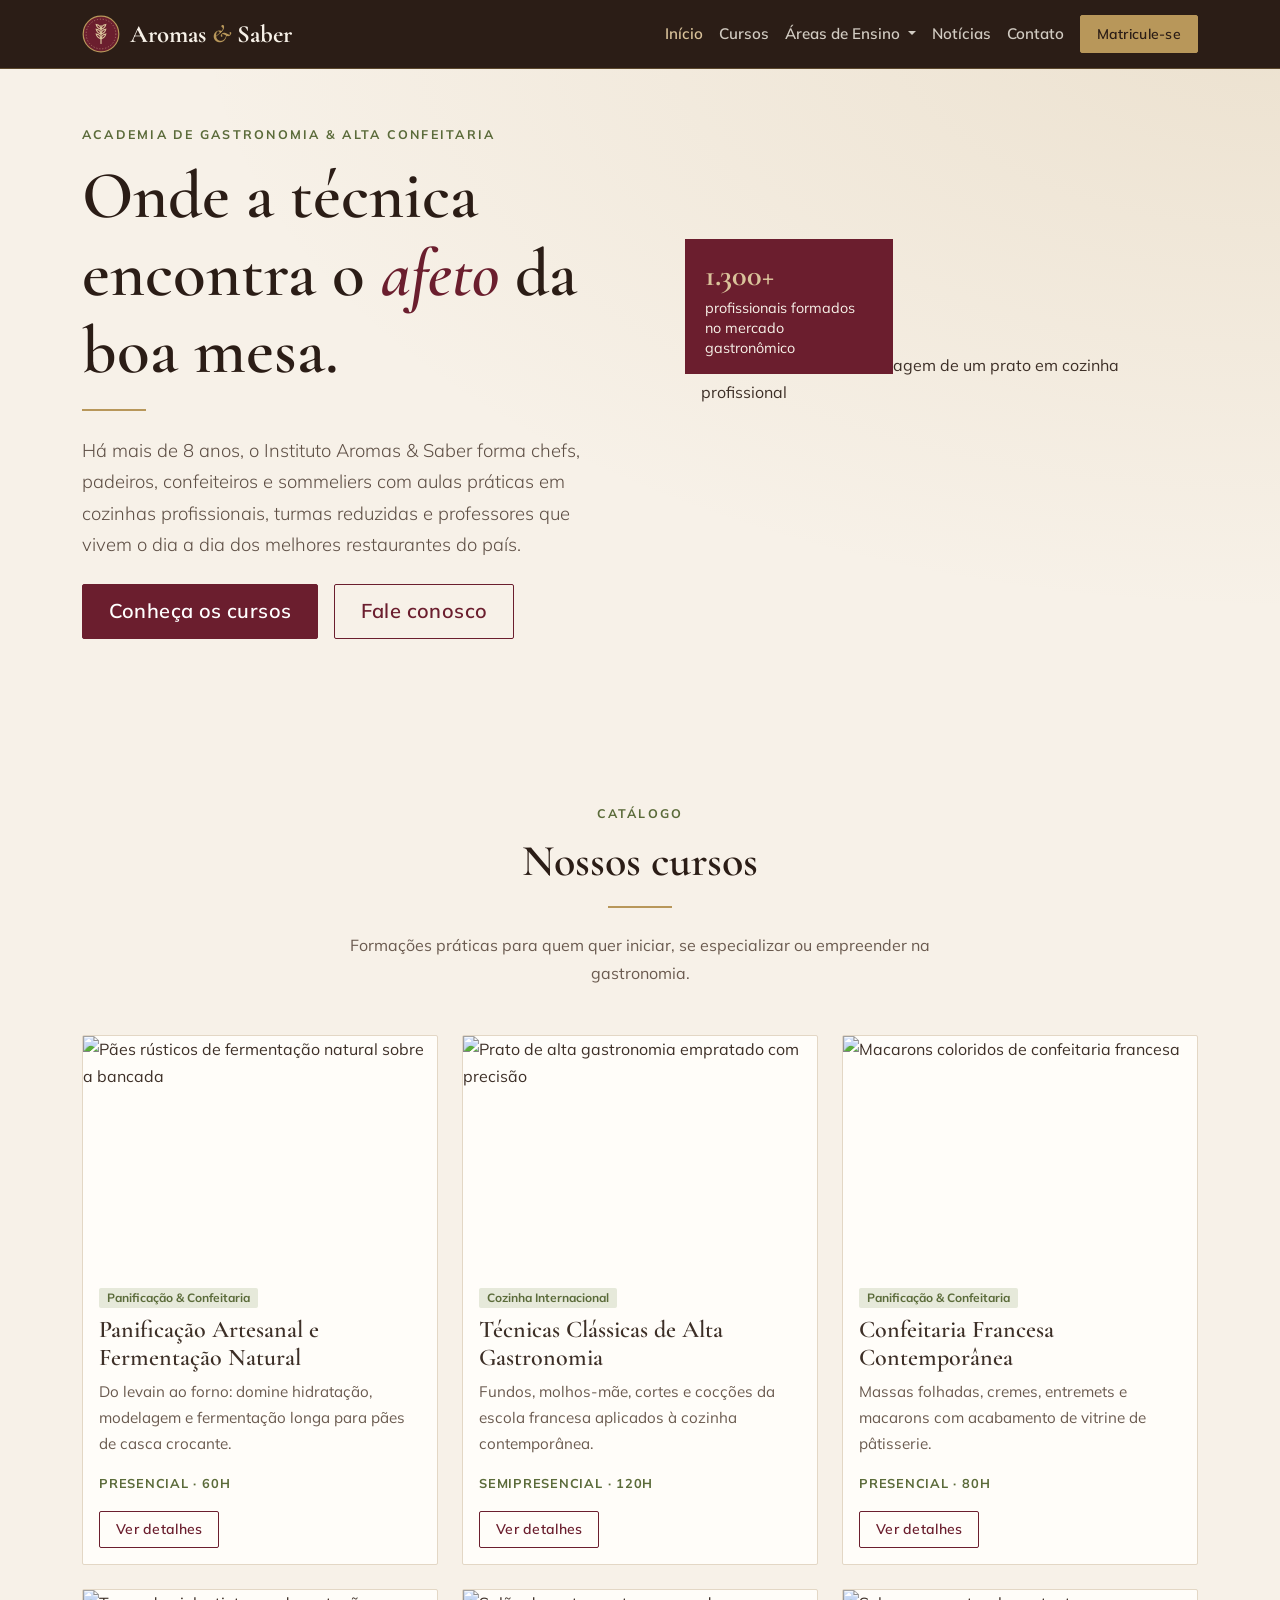
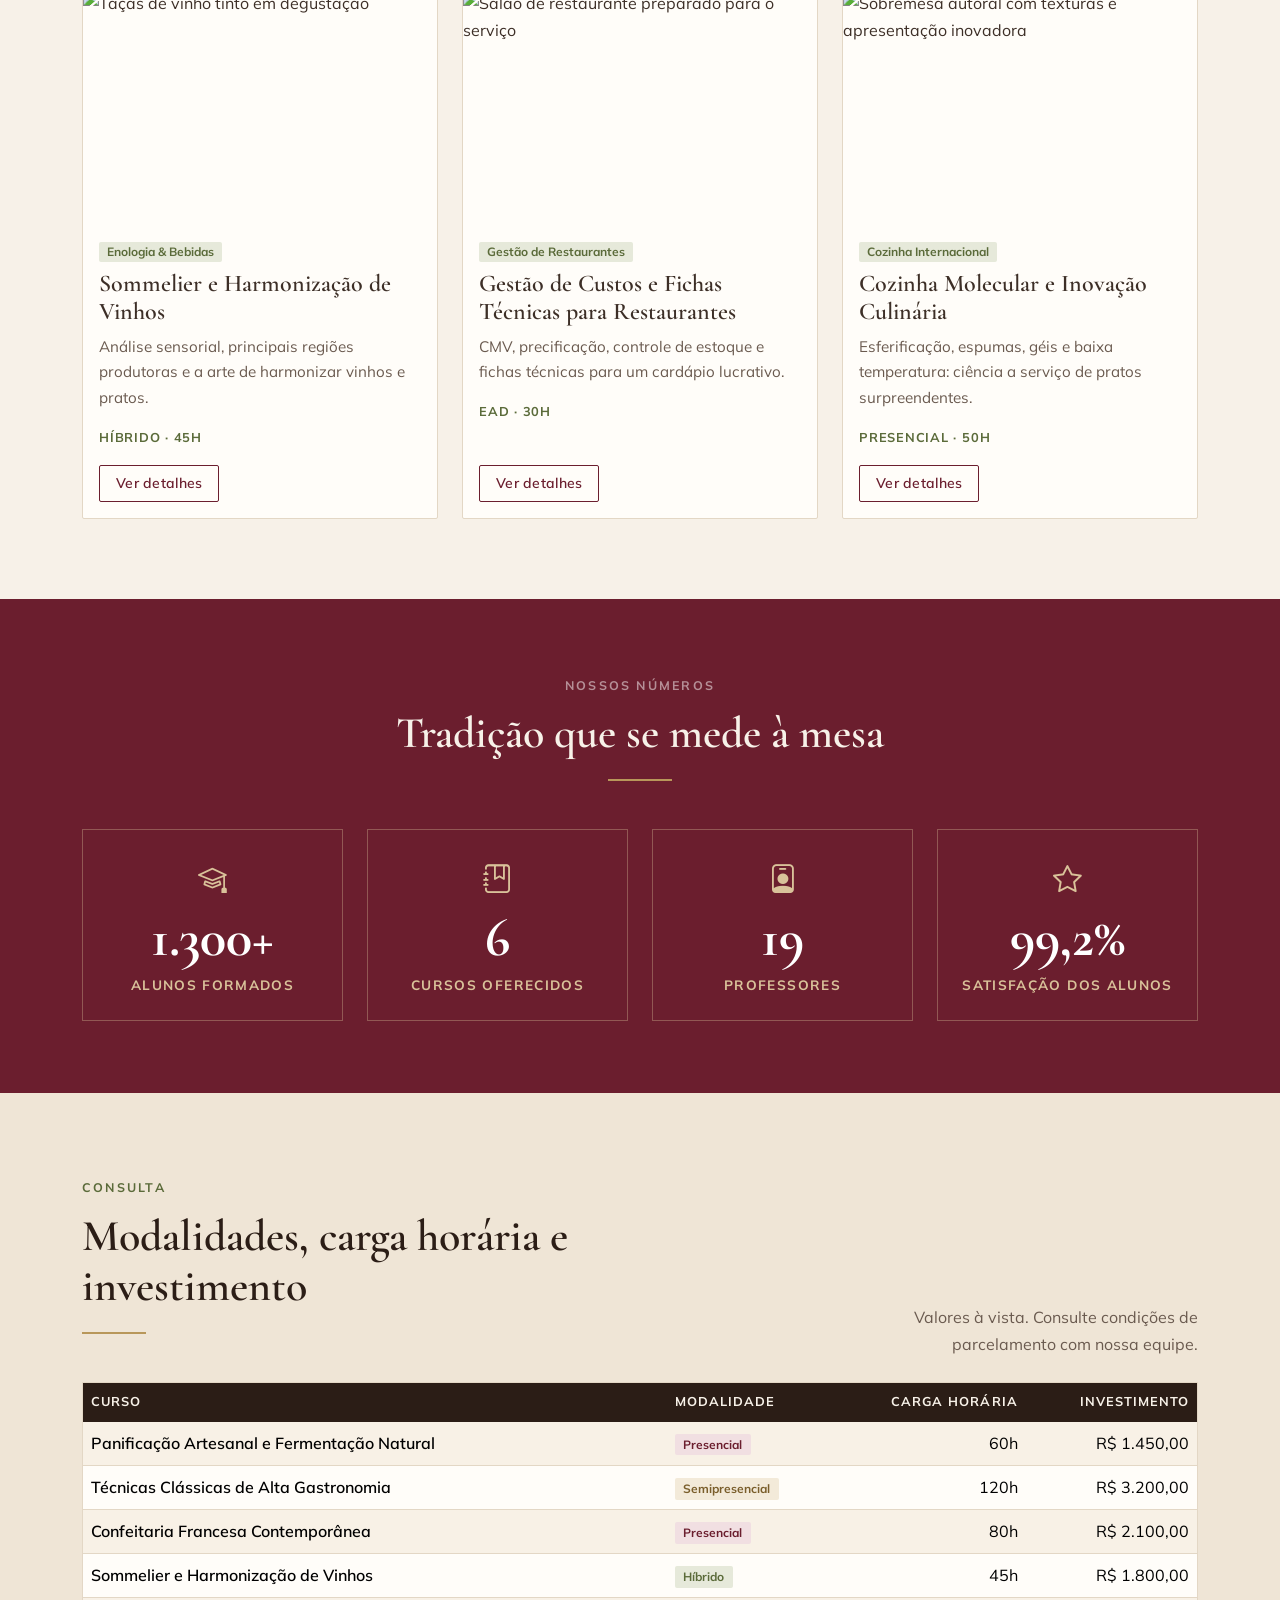
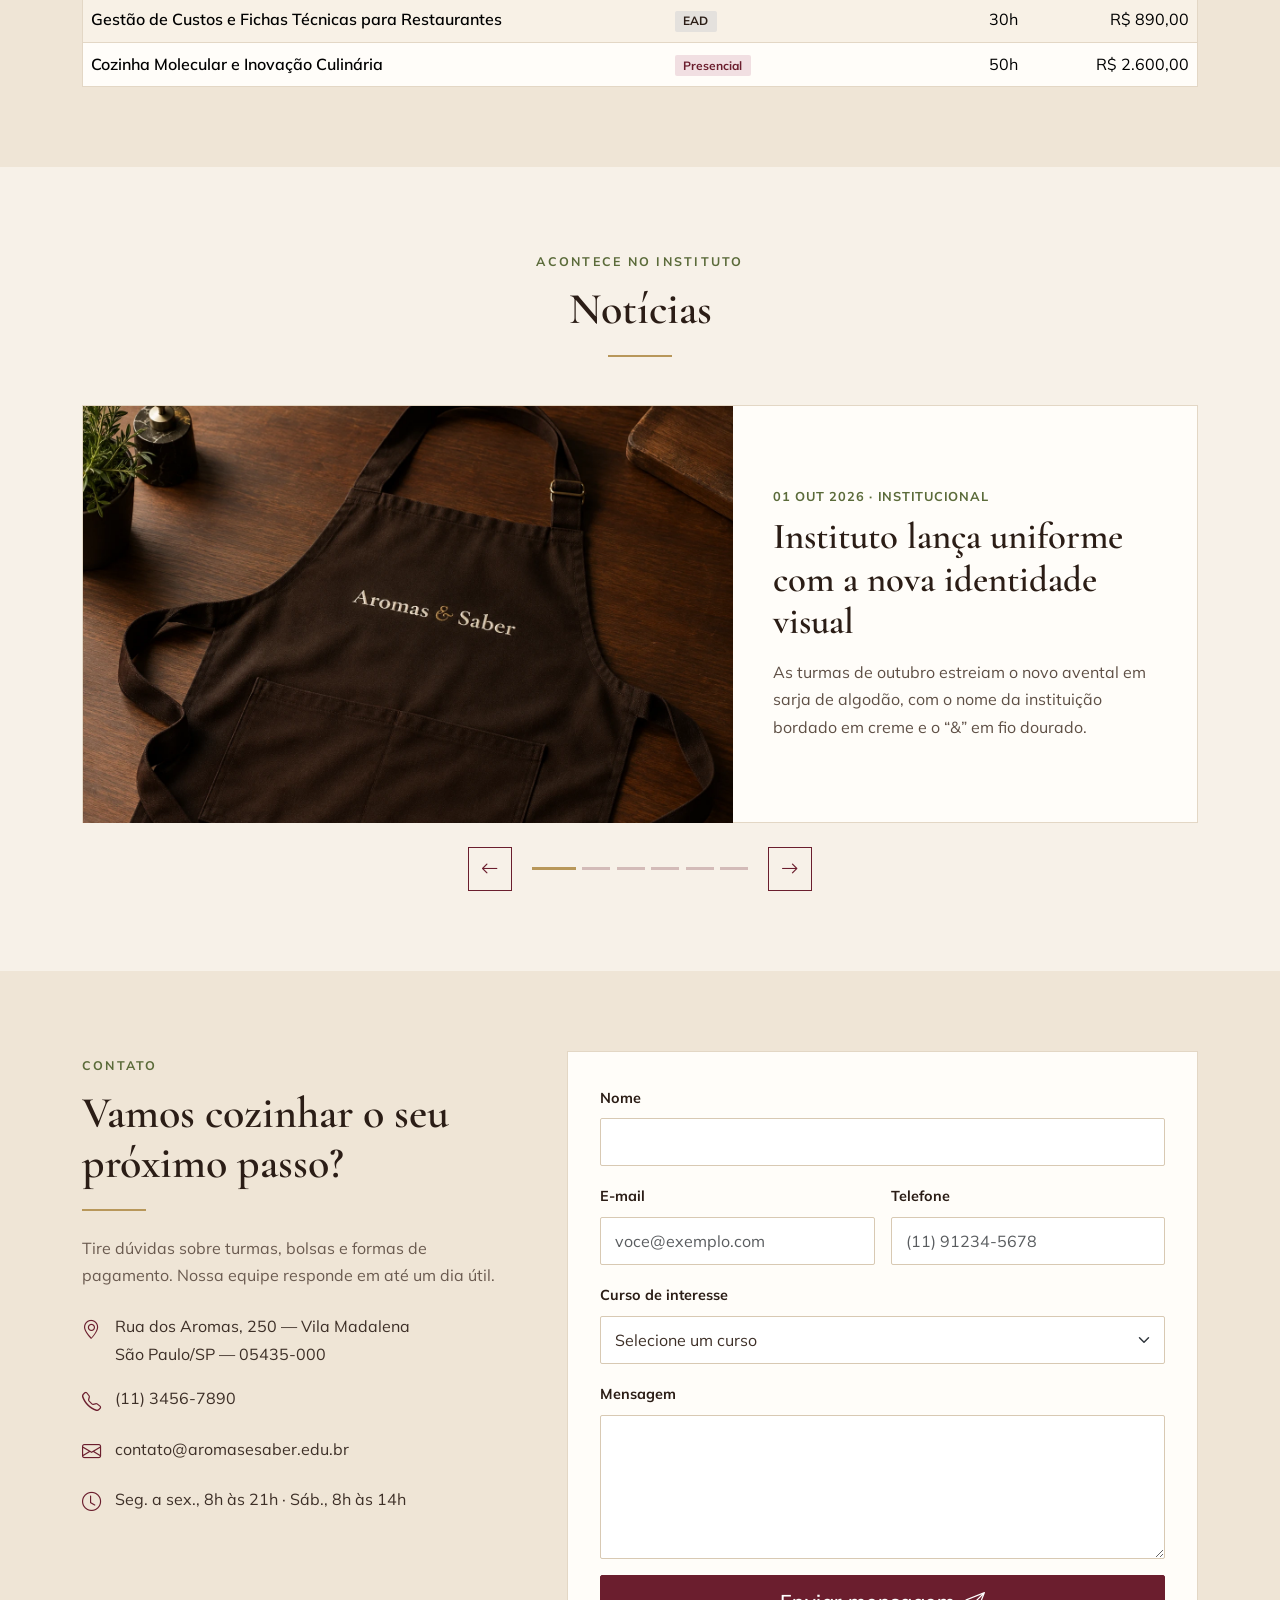
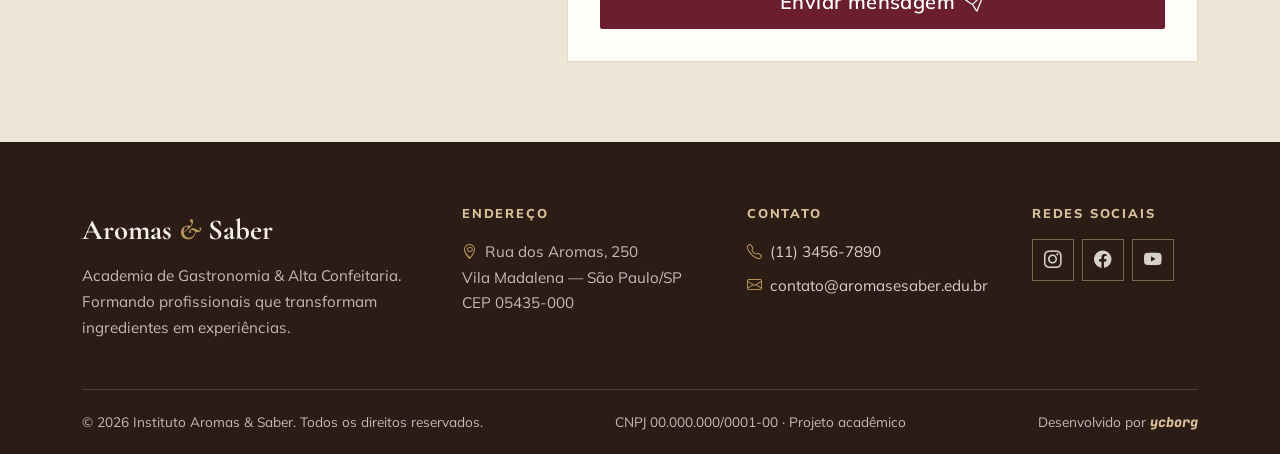
==== index.html @ df107fcb "Portal institucional do Instituto Aromas & Saber Site responsivo em HTML5, CSS3 e Bootstrap 5: navba" ====
<!DOCTYPE html>
<html lang="pt-BR">
<head>
  <meta charset="UTF-8">
  <meta name="viewport" content="width=device-width, initial-scale=1">
  <meta name="description" content="Instituto Aromas & Saber — escola de gastronomia, panificação artesanal, confeitaria, enologia e gestão de negócios gastronômicos.">
  <title>Instituto Aromas &amp; Saber | Academia de Gastronomia</title>

  <link rel="icon" href="img/logo.svg" type="image/svg+xml">

  <!-- Fontes -->
  <link rel="preconnect" href="https://fonts.googleapis.com">
  <link rel="preconnect" href="https://fonts.gstatic.com" crossorigin>
  <link href="https://fonts.googleapis.com/css2?family=Cormorant+Garamond:ital,wght@0,500;0,600;0,700;1,600&family=JetBrains+Mono:ital,wght@1,800&family=Mulish:wght@400;600;700;800&display=swap" rel="stylesheet">

  <!-- Bootstrap 5 e ícones -->
  <link href="https://cdn.jsdelivr.net/npm/bootstrap@5.3.3/dist/css/bootstrap.min.css" rel="stylesheet">
  <link href="https://cdn.jsdelivr.net/npm/bootstrap-icons@1.11.3/font/bootstrap-icons.min.css" rel="stylesheet">

  <!-- Estilos personalizados -->
  <link href="css/style.css?v=5" rel="stylesheet">
</head>
<body>

  <!-- ===================================================================
       RF01 – Barra de navegação
       =================================================================== -->
  <header>
    <nav class="navbar navbar-expand-lg navbar-dark navbar-as fixed-top" aria-label="Navegação principal">
      <div class="container">
        <a class="navbar-brand" href="index.html">
          <img src="img/logo.svg" alt="" class="brand-mark">
          <span>Aromas <span class="amp">&amp;</span> Saber</span>
        </a>

        <button class="navbar-toggler" type="button" data-bs-toggle="collapse" data-bs-target="#menuPrincipal"
                aria-controls="menuPrincipal" aria-expanded="false" aria-label="Abrir menu">
          <span class="navbar-toggler-icon"></span>
        </button>

        <div class="collapse navbar-collapse" id="menuPrincipal">
          <ul class="navbar-nav ms-auto mb-2 mb-lg-0 align-items-lg-center">
            <li class="nav-item">
              <a class="nav-link active" aria-current="page" href="index.html">Início</a>
            </li>
            <li class="nav-item">
              <a class="nav-link" href="#cursos">Cursos</a>
            </li>
            <li class="nav-item dropdown">
              <a class="nav-link dropdown-toggle" href="#" role="button" data-bs-toggle="dropdown" aria-expanded="false">
                Áreas de Ensino
              </a>
              <ul class="dropdown-menu dropdown-menu-lg-end">
                <li><a class="dropdown-item" href="areas.html#cozinha-internacional">Cozinha Internacional</a></li>
                <li><a class="dropdown-item" href="areas.html#panificacao-confeitaria">Panificação &amp; Confeitaria</a></li>
                <li><a class="dropdown-item" href="areas.html#enologia-bebidas">Enologia &amp; Bebidas</a></li>
                <li><a class="dropdown-item" href="areas.html#gestao-restaurantes">Gestão de Restaurantes</a></li>
                <li><hr class="dropdown-divider"></li>
                <li><a class="dropdown-item" href="areas.html">Ver todas as áreas</a></li>
              </ul>
            </li>
            <li class="nav-item">
              <a class="nav-link" href="#noticias">Notícias</a>
            </li>
            <li class="nav-item">
              <a class="nav-link" href="#contato">Contato</a>
            </li>
            <li class="nav-item ms-lg-2 mt-2 mt-lg-0">
              <a class="btn btn-dourado btn-sm" href="#contato">Matricule-se</a>
            </li>
          </ul>
        </div>
      </div>
    </nav>
  </header>

  <main>

    <!-- =================================================================
         RF02 – Seção principal (Hero)
         ================================================================= -->
    <section class="hero" id="inicio">
      <div class="container">
        <div class="row align-items-center gx-4 gx-xl-5 gy-5">
          <div class="col-lg-6">
            <span class="eyebrow">Academia de Gastronomia &amp; Alta Confeitaria</span>
            <h1>Onde a técnica encontra o <em>afeto</em> da boa mesa.</h1>
            <hr class="divider">
            <p class="lead mb-4">
              Há mais de 8 anos, o Instituto Aromas &amp; Saber forma chefs, padeiros, confeiteiros
              e sommeliers com aulas práticas em cozinhas profissionais, turmas reduzidas e
              professores que vivem o dia a dia dos melhores restaurantes do país.
            </p>
            <div class="d-flex flex-wrap gap-3">
              <a href="#cursos" class="btn btn-vinho btn-lg">Conheça os cursos</a>
              <a href="#contato" class="btn btn-outline-vinho btn-lg">Fale conosco</a>
            </div>
          </div>

          <div class="col-lg-6">
            <div class="hero-figure mx-auto" style="max-width: 460px;">
              <img src="https://images.unsplash.com/photo-1577219491135-ce391730fb2c?auto=format&fit=crop&w=900&q=80"
                   alt="Chef finalizando a montagem de um prato em cozinha profissional">
              <div class="hero-badge">
                <strong>1.300+</strong>
                profissionais formados no mercado gastronômico
              </div>
            </div>
          </div>
        </div>
      </div>
    </section>

    <!-- =================================================================
         RF03 – Catálogo de cursos (cards)
         ================================================================= -->
    <section class="section" id="cursos">
      <div class="container">
        <div class="text-center mb-5">
          <span class="eyebrow">Catálogo</span>
          <h2 class="section-title">Nossos cursos</h2>
          <hr class="divider">
          <p class="section-lead mx-auto">
            Formações práticas para quem quer iniciar, se especializar ou empreender na gastronomia.
          </p>
        </div>

        <div class="row row-cols-1 row-cols-md-2 row-cols-lg-3 g-4">

          <!-- Curso 1 -->
          <div class="col">
            <article class="card course-card h-100">
              <img src="https://images.unsplash.com/photo-1509440159596-0249088772ff?auto=format&fit=crop&w=700&q=80"
                   class="card-img-top" alt="Pães rústicos de fermentação natural sobre a bancada" loading="lazy">
              <div class="card-body d-flex flex-column">
                <span class="badge badge-area align-self-start mb-2">Panificação &amp; Confeitaria</span>
                <h3 class="card-title">Panificação Artesanal e Fermentação Natural</h3>
                <p class="card-text">Do levain ao forno: domine hidratação, modelagem e fermentação longa para pães de casca crocante.</p>
                <p class="course-meta mb-3">Presencial · 60h</p>
                <button type="button" class="btn btn-outline-vinho btn-sm mt-auto align-self-start"
                        data-bs-toggle="modal" data-bs-target="#modalPanificacao">Ver detalhes</button>
              </div>
            </article>
          </div>

          <!-- Curso 2 -->
          <div class="col">
            <article class="card course-card h-100">
              <img src="https://images.unsplash.com/photo-1414235077428-338989a2e8c0?auto=format&fit=crop&w=700&q=80"
                   class="card-img-top" alt="Prato de alta gastronomia empratado com precisão" loading="lazy">
              <div class="card-body d-flex flex-column">
                <span class="badge badge-area align-self-start mb-2">Cozinha Internacional</span>
                <h3 class="card-title">Técnicas Clássicas de Alta Gastronomia</h3>
                <p class="card-text">Fundos, molhos-mãe, cortes e cocções da escola francesa aplicados à cozinha contemporânea.</p>
                <p class="course-meta mb-3">Semipresencial · 120h</p>
                <button type="button" class="btn btn-outline-vinho btn-sm mt-auto align-self-start"
                        data-bs-toggle="modal" data-bs-target="#modalAltaGastronomia">Ver detalhes</button>
              </div>
            </article>
          </div>

          <!-- Curso 3 -->
          <div class="col">
            <article class="card course-card h-100">
              <img src="https://images.unsplash.com/photo-1569864358642-9d1684040f43?auto=format&fit=crop&w=700&q=80"
                   class="card-img-top" alt="Macarons coloridos de confeitaria francesa" loading="lazy">
              <div class="card-body d-flex flex-column">
                <span class="badge badge-area align-self-start mb-2">Panificação &amp; Confeitaria</span>
                <h3 class="card-title">Confeitaria Francesa Contemporânea</h3>
                <p class="card-text">Massas folhadas, cremes, entremets e macarons com acabamento de vitrine de pâtisserie.</p>
                <p class="course-meta mb-3">Presencial · 80h</p>
                <button type="button" class="btn btn-outline-vinho btn-sm mt-auto align-self-start"
                        data-bs-toggle="modal" data-bs-target="#modalConfeitaria">Ver detalhes</button>
              </div>
            </article>
          </div>

          <!-- Curso 4 -->
          <div class="col">
            <article class="card course-card h-100">
              <img src="https://images.unsplash.com/photo-1510812431401-41d2bd2722f3?auto=format&fit=crop&w=700&q=80"
                   class="card-img-top" alt="Taças de vinho tinto em degustação" loading="lazy">
              <div class="card-body d-flex flex-column">
                <span class="badge badge-area align-self-start mb-2">Enologia &amp; Bebidas</span>
                <h3 class="card-title">Sommelier e Harmonização de Vinhos</h3>
                <p class="card-text">Análise sensorial, principais regiões produtoras e a arte de harmonizar vinhos e pratos.</p>
                <p class="course-meta mb-3">Híbrido · 45h</p>
                <button type="button" class="btn btn-outline-vinho btn-sm mt-auto align-self-start"
                        data-bs-toggle="modal" data-bs-target="#modalSommelier">Ver detalhes</button>
              </div>
            </article>
          </div>

          <!-- Curso 5 -->
          <div class="col">
            <article class="card course-card h-100">
              <img src="https://images.unsplash.com/photo-1517248135467-4c7edcad34c4?auto=format&fit=crop&w=700&q=80"
                   class="card-img-top" alt="Salão de restaurante preparado para o serviço" loading="lazy">
              <div class="card-body d-flex flex-column">
                <span class="badge badge-area align-self-start mb-2">Gestão de Restaurantes</span>
                <h3 class="card-title">Gestão de Custos e Fichas Técnicas para Restaurantes</h3>
                <p class="card-text">CMV, precificação, controle de estoque e fichas técnicas para um cardápio lucrativo.</p>
                <p class="course-meta mb-3">EAD · 30h</p>
                <button type="button" class="btn btn-outline-vinho btn-sm mt-auto align-self-start"
                        data-bs-toggle="modal" data-bs-target="#modalGestao">Ver detalhes</button>
              </div>
            </article>
          </div>

          <!-- Curso 6 -->
          <div class="col">
            <article class="card course-card h-100">
              <img src="https://images.unsplash.com/photo-1551024601-bec78aea704b?auto=format&fit=crop&w=700&q=80"
                   class="card-img-top" alt="Sobremesa autoral com texturas e apresentação inovadora" loading="lazy">
              <div class="card-body d-flex flex-column">
                <span class="badge badge-area align-self-start mb-2">Cozinha Internacional</span>
                <h3 class="card-title">Cozinha Molecular e Inovação Culinária</h3>
                <p class="card-text">Esferificação, espumas, géis e baixa temperatura: ciência a serviço de pratos surpreendentes.</p>
                <p class="course-meta mb-3">Presencial · 50h</p>
                <button type="button" class="btn btn-outline-vinho btn-sm mt-auto align-self-start"
                        data-bs-toggle="modal" data-bs-target="#modalMolecular">Ver detalhes</button>
              </div>
            </article>
          </div>

        </div>
      </div>
    </section>

    <!-- =================================================================
         RF04 – Indicadores institucionais (Grid System)
         ================================================================= -->
    <section class="indicators" aria-labelledby="titulo-indicadores">
      <div class="container">
        <div class="text-center mb-5">
          <span class="eyebrow text-white-50">Nossos números</span>
          <h2 class="section-title" id="titulo-indicadores">Tradição que se mede à mesa</h2>
          <hr class="divider">
        </div>

        <div class="row g-4">
          <div class="col-6 col-lg-3">
            <div class="indicator">
              <i class="bi bi-mortarboard indicator-icon" aria-hidden="true"></i>
              <p class="indicator-value">1.300+</p>
              <p class="indicator-label mb-0">Alunos formados</p>
            </div>
          </div>
          <div class="col-6 col-lg-3">
            <div class="indicator">
              <i class="bi bi-journal-bookmark indicator-icon" aria-hidden="true"></i>
              <p class="indicator-value">6</p>
              <p class="indicator-label mb-0">Cursos oferecidos</p>
            </div>
          </div>
          <div class="col-6 col-lg-3">
            <div class="indicator">
              <i class="bi bi-person-badge indicator-icon" aria-hidden="true"></i>
              <p class="indicator-value">19</p>
              <p class="indicator-label mb-0">Professores</p>
            </div>
          </div>
          <div class="col-6 col-lg-3">
            <div class="indicator">
              <i class="bi bi-star indicator-icon" aria-hidden="true"></i>
              <p class="indicator-value">99,2%</p>
              <p class="indicator-label mb-0">Satisfação dos alunos</p>
            </div>
          </div>
        </div>
      </div>
    </section>

    <!-- =================================================================
         RF05 – Consulta de cursos (tabela responsiva)
         ================================================================= -->
    <section class="section section-alt" id="consulta">
      <div class="container">
        <div class="row justify-content-between align-items-end mb-4 g-3">
          <div class="col-lg-7">
            <span class="eyebrow">Consulta</span>
            <h2 class="section-title">Modalidades, carga horária e investimento</h2>
            <hr class="divider">
          </div>
          <div class="col-lg-4">
            <p class="mb-0 text-lg-end section-lead">Valores à vista. Consulte condições de parcelamento com nossa equipe.</p>
          </div>
        </div>

        <!-- .table-responsive cria rolagem horizontal em telas pequenas -->
        <div class="table-responsive table-wrapper">
          <table class="table table-as table-striped table-hover align-middle">
            <caption class="visually-hidden">Tabela de cursos com modalidade, carga horária e investimento</caption>
            <thead>
              <tr>
                <th scope="col">Curso</th>
                <th scope="col">Modalidade</th>
                <th scope="col" class="text-end">Carga horária</th>
                <th scope="col" class="text-end">Investimento</th>
              </tr>
            </thead>
            <tbody>
              <tr>
                <td>Panificação Artesanal e Fermentação Natural</td>
                <td><span class="badge badge-modalidade badge-presencial">Presencial</span></td>
                <td class="text-end">60h</td>
                <td class="text-end">R$ 1.450,00</td>
              </tr>
              <tr>
                <td>Técnicas Clássicas de Alta Gastronomia</td>
                <td><span class="badge badge-modalidade badge-semipresencial">Semipresencial</span></td>
                <td class="text-end">120h</td>
                <td class="text-end">R$ 3.200,00</td>
              </tr>
              <tr>
                <td>Confeitaria Francesa Contemporânea</td>
                <td><span class="badge badge-modalidade badge-presencial">Presencial</span></td>
                <td class="text-end">80h</td>
                <td class="text-end">R$ 2.100,00</td>
              </tr>
              <tr>
                <td>Sommelier e Harmonização de Vinhos</td>
                <td><span class="badge badge-modalidade badge-hibrido">Híbrido</span></td>
                <td class="text-end">45h</td>
                <td class="text-end">R$ 1.800,00</td>
              </tr>
              <tr>
                <td>Gestão de Custos e Fichas Técnicas para Restaurantes</td>
                <td><span class="badge badge-modalidade badge-ead">EAD</span></td>
                <td class="text-end">30h</td>
                <td class="text-end">R$ 890,00</td>
              </tr>
              <tr>
                <td>Cozinha Molecular e Inovação Culinária</td>
                <td><span class="badge badge-modalidade badge-presencial">Presencial</span></td>
                <td class="text-end">50h</td>
                <td class="text-end">R$ 2.600,00</td>
              </tr>
            </tbody>
          </table>
        </div>
      </div>
    </section>

    <!-- =================================================================
         Notícias (destino do link "Notícias" da navbar)
         ================================================================= -->
    <section class="section" id="noticias">
      <div class="container">
        <div class="text-center mb-5">
          <span class="eyebrow">Acontece no Instituto</span>
          <h2 class="section-title">Notícias</h2>
          <hr class="divider">
        </div>

        <!-- Carrossel do Bootstrap: troca automática, setas e indicadores -->
        <div id="carouselNoticias" class="carousel slide news-carousel" data-bs-ride="carousel" data-bs-interval="7000">
          <div class="carousel-inner">
            <!-- Notícia 1 -->
            <div class="carousel-item active">
              <article class="news-slide row g-0">
                <div class="col-lg-7 news-media">
                  <img src="img/noticia-avental.webp" class="news-img" alt="Avental marrom com o nome Aromas &amp; Saber bordado em creme e dourado">
                </div>
                <div class="col-lg-5 news-body">
                  <p class="course-meta mb-2"><time datetime="2026-10-01">01 out 2026</time> · Institucional</p>
                  <h3 class="news-title">Instituto lança uniforme com a nova identidade visual</h3>
                  <p class="mb-0">As turmas de outubro estreiam o novo avental em sarja de algodão, com o nome da instituição bordado em creme e o “&amp;” em fio dourado.</p>
                </div>
              </article>
            </div>
            <!-- Notícia 2 -->
            <div class="carousel-item">
              <article class="news-slide row g-0">
                <div class="col-lg-7 news-media">
                  <img src="https://images.unsplash.com/photo-1586985289688-ca3cf47d3e6e?auto=format&fit=crop&w=1000&q=80" class="news-img" alt="Confeiteira decorando um bolo em degradê de chocolate com saco de confeitar" loading="lazy">
                </div>
                <div class="col-lg-5 news-body">
                  <p class="course-meta mb-2"><time datetime="2026-09-22">22 set 2026</time> · Conquista</p>
                  <h3 class="news-title">Alunas de confeitaria vencem concurso regional de bolos</h3>
                  <p class="mb-0">A dupla do curso de Confeitaria Francesa Contemporânea levou o primeiro lugar com um bolo em degradê de três chocolates.</p>
                </div>
              </article>
            </div>
            <!-- Notícia 3 -->
            <div class="carousel-item">
              <article class="news-slide row g-0">
                <div class="col-lg-7 news-media">
                  <img src="https://images.unsplash.com/photo-1555507036-ab1f4038808a?auto=format&fit=crop&w=1000&q=80" class="news-img" alt="Croissants dourados recém-saídos do forno" loading="lazy">
                </div>
                <div class="col-lg-5 news-body">
                  <p class="course-meta mb-2"><time datetime="2026-09-15">15 set 2026</time> · Evento</p>
                  <h3 class="news-title">Semana da Viennoiserie reúne chefs convidados</h3>
                  <p class="mb-0">Aulas abertas de croissant, brioche e pain au chocolat com confeiteiros de Paris e São Paulo, com vagas gratuitas para a comunidade.</p>
                </div>
              </article>
            </div>
            <!-- Notícia 4 -->
            <div class="carousel-item">
              <article class="news-slide row g-0">
                <div class="col-lg-7 news-media">
                  <img src="https://images.unsplash.com/photo-1556910103-1c02745aae4d?auto=format&fit=crop&w=1000&q=80" class="news-img" alt="Estudantes cozinhando em bancada profissional" loading="lazy">
                </div>
                <div class="col-lg-5 news-body">
                  <p class="course-meta mb-2"><time datetime="2026-08-28">28 ago 2026</time> · Infraestrutura</p>
                  <h3 class="news-title">Nova cozinha-laboratório é inaugurada</h3>
                  <p class="mb-0">Espaço com 24 estações individuais, forno combinado e equipamentos de cocção a vácuo, usado pelas turmas de Alta Gastronomia e Cozinha Molecular.</p>
                </div>
              </article>
            </div>
            <!-- Notícia 5 -->
            <div class="carousel-item">
              <article class="news-slide row g-0">
                <div class="col-lg-7 news-media">
                  <img src="https://images.unsplash.com/photo-1528605248644-14dd04022da1?auto=format&fit=crop&w=1000&q=80" class="news-img" alt="Convidados reunidos em uma longa mesa de jantar" loading="lazy">
                </div>
                <div class="col-lg-5 news-body">
                  <p class="course-meta mb-2"><time datetime="2026-08-18">18 ago 2026</time> · Comunidade</p>
                  <h3 class="news-title">Jantar-escola beneficente reúne 120 convidados</h3>
                  <p class="mb-0">Menu de cinco tempos preparado e servido pelos alunos, com toda a renda revertida para bolsas de estudo do próximo semestre.</p>
                </div>
              </article>
            </div>
            <!-- Notícia 6 -->
            <div class="carousel-item">
              <article class="news-slide row g-0">
                <div class="col-lg-7 news-media">
                  <img src="https://images.unsplash.com/photo-1506377247377-2a5b3b417ebb?auto=format&fit=crop&w=1000&q=80" class="news-img" alt="Taça de vinho tinto diante de um vinhedo" loading="lazy">
                </div>
                <div class="col-lg-5 news-body">
                  <p class="course-meta mb-2"><time datetime="2026-08-10">10 ago 2026</time> · Viagem técnica</p>
                  <h3 class="news-title">Alunos de enologia visitam a Serra Gaúcha</h3>
                  <p class="mb-0">Viagem técnica com degustações guiadas em vinícolas do Vale dos Vinhedos e conversa com enólogos sobre a safra 2026.</p>
                </div>
              </article>
            </div>
          </div>

          <!-- Controles abaixo do slide para não cobrir o texto -->
          <div class="news-controls">
            <button class="news-arrow" type="button" data-bs-target="#carouselNoticias" data-bs-slide="prev">
              <i class="bi bi-arrow-left" aria-hidden="true"></i>
              <span class="visually-hidden">Notícia anterior</span>
            </button>
            <div class="carousel-indicators news-indicators">
              <button type="button" data-bs-target="#carouselNoticias" data-bs-slide-to="0" class="active" aria-current="true" aria-label="Notícia 1"></button>
              <button type="button" data-bs-target="#carouselNoticias" data-bs-slide-to="1" aria-label="Notícia 2"></button>
              <button type="button" data-bs-target="#carouselNoticias" data-bs-slide-to="2" aria-label="Notícia 3"></button>
              <button type="button" data-bs-target="#carouselNoticias" data-bs-slide-to="3" aria-label="Notícia 4"></button>
              <button type="button" data-bs-target="#carouselNoticias" data-bs-slide-to="4" aria-label="Notícia 5"></button>
              <button type="button" data-bs-target="#carouselNoticias" data-bs-slide-to="5" aria-label="Notícia 6"></button>
            </div>
            <button class="news-arrow" type="button" data-bs-target="#carouselNoticias" data-bs-slide="next">
              <i class="bi bi-arrow-right" aria-hidden="true"></i>
              <span class="visually-hidden">Próxima notícia</span>
            </button>
          </div>
        </div>
      </div>
    </section>

    <!-- =================================================================
         RF06 – Formulário de contato
         ================================================================= -->
    <section class="section section-alt" id="contato">
      <div class="container">
        <div class="row gx-4 gx-xl-5 gy-5">
          <div class="col-lg-5">
            <span class="eyebrow">Contato</span>
            <h2 class="section-title">Vamos cozinhar o seu próximo passo?</h2>
            <hr class="divider">
            <p class="section-lead mb-4">
              Tire dúvidas sobre turmas, bolsas e formas de pagamento. Nossa equipe responde em até um dia útil.
            </p>
            <ul class="list-unstyled contact-info">
              <li><i class="bi bi-geo-alt" aria-hidden="true"></i><span>Rua dos Aromas, 250 — Vila Madalena<br>São Paulo/SP — 05435-000</span></li>
              <li><i class="bi bi-telephone" aria-hidden="true"></i><span>(11) 3456-7890</span></li>
              <li><i class="bi bi-envelope" aria-hidden="true"></i><span>contato@aromasesaber.edu.br</span></li>
              <li><i class="bi bi-clock" aria-hidden="true"></i><span>Seg. a sex., 8h às 21h · Sáb., 8h às 14h</span></li>
            </ul>
          </div>

          <div class="col-lg-7">
            <!-- Sem back-end: o envio usa apenas a validação nativa do HTML5 -->
            <form class="form-card" action="#" method="post">
              <div class="row g-3">
                <div class="col-12">
                  <label for="nome" class="form-label">Nome</label>
                  <input type="text" class="form-control" id="nome" name="nome" autocomplete="name" required>
                </div>
                <div class="col-md-6">
                  <label for="email" class="form-label">E-mail</label>
                  <input type="email" class="form-control" id="email" name="email" autocomplete="email"
                         placeholder="voce@exemplo.com" required>
                </div>
                <div class="col-md-6">
                  <label for="telefone" class="form-label">Telefone</label>
                  <input type="tel" class="form-control" id="telefone" name="telefone" autocomplete="tel"
                         placeholder="(11) 91234-5678" pattern="[0-9()\s+\-]{8,20}">
                </div>
                <div class="col-12">
                  <label for="curso" class="form-label">Curso de interesse</label>
                  <select class="form-select" id="curso" name="curso" required>
                    <option value="" selected disabled>Selecione um curso</option>
                    <option>Panificação Artesanal e Fermentação Natural</option>
                    <option>Técnicas Clássicas de Alta Gastronomia</option>
                    <option>Confeitaria Francesa Contemporânea</option>
                    <option>Sommelier e Harmonização de Vinhos</option>
                    <option>Gestão de Custos e Fichas Técnicas para Restaurantes</option>
                    <option>Cozinha Molecular e Inovação Culinária</option>
                    <option>Ainda não decidi</option>
                  </select>
                </div>
                <div class="col-12">
                  <label for="mensagem" class="form-label">Mensagem</label>
                  <textarea class="form-control" id="mensagem" name="mensagem" rows="5" required></textarea>
                </div>
                <div class="col-12">
                  <button type="submit" class="btn btn-vinho btn-lg w-100">
                    Enviar mensagem <i class="bi bi-send ms-1" aria-hidden="true"></i>
                  </button>
                </div>
              </div>
            </form>
          </div>
        </div>
      </div>
    </section>

  </main>

  <!-- ===================================================================
       RF07 – Modais de detalhes dos cursos
       =================================================================== -->

  <!-- Modal: Panificação -->
  <div class="modal fade" id="modalPanificacao" tabindex="-1" aria-labelledby="modalPanificacaoLabel" aria-hidden="true">
    <div class="modal-dialog modal-lg modal-dialog-centered modal-dialog-scrollable">
      <div class="modal-content">
        <div class="modal-header">
          <h2 class="modal-title" id="modalPanificacaoLabel">Panificação Artesanal e Fermentação Natural</h2>
          <button type="button" class="btn-close" data-bs-dismiss="modal" aria-label="Fechar"></button>
        </div>
        <div class="modal-body p-4">
          <dl class="row modal-facts mx-0 mb-4">
            <div class="col-sm-4"><dt>Carga horária</dt><dd>60 horas</dd></div>
            <div class="col-sm-4"><dt>Modalidade</dt><dd>Presencial</dd></div>
            <div class="col-sm-4"><dt>Investimento</dt><dd>R$ 1.450,00</dd></div>
          </dl>
          <h3>Descrição</h3>
          <p>Curso prático dedicado à panificação de longa fermentação. Os alunos cultivam o próprio fermento natural (levain) e produzem pães rústicos, integrais, focaccias e ciabattas em fornos de lastro.</p>
          <h3>Objetivos</h3>
          <ul>
            <li>Criar e manter um fermento natural estável;</li>
            <li>Controlar hidratação, temperatura e tempo de fermentação;</li>
            <li>Dominar técnicas de modelagem, pestana e assamento.</li>
          </ul>
          <h3>Público-alvo</h3>
          <p class="mb-0">Iniciantes apaixonados por pães, padeiros que desejam migrar para o artesanal e empreendedores de micropadarias.</p>
        </div>
        <div class="modal-footer">
          <button type="button" class="btn btn-outline-vinho" data-bs-dismiss="modal">Fechar</button>
        </div>
      </div>
    </div>
  </div>

  <!-- Modal: Alta Gastronomia -->
  <div class="modal fade" id="modalAltaGastronomia" tabindex="-1" aria-labelledby="modalAltaGastronomiaLabel" aria-hidden="true">
    <div class="modal-dialog modal-lg modal-dialog-centered modal-dialog-scrollable">
      <div class="modal-content">
        <div class="modal-header">
          <h2 class="modal-title" id="modalAltaGastronomiaLabel">Técnicas Clássicas de Alta Gastronomia</h2>
          <button type="button" class="btn-close" data-bs-dismiss="modal" aria-label="Fechar"></button>
        </div>
        <div class="modal-body p-4">
          <dl class="row modal-facts mx-0 mb-4">
            <div class="col-sm-4"><dt>Carga horária</dt><dd>120 horas</dd></div>
            <div class="col-sm-4"><dt>Modalidade</dt><dd>Semipresencial</dd></div>
            <div class="col-sm-4"><dt>Investimento</dt><dd>R$ 3.200,00</dd></div>
          </dl>
          <h3>Descrição</h3>
          <p>Formação completa nos fundamentos da cozinha clássica francesa: brigada de cozinha, mise en place, fundos, molhos-mãe, cortes de legumes, cocções e empratamento. A teoria é estudada on-line e a prática acontece em aulas presenciais semanais.</p>
          <h3>Objetivos</h3>
          <ul>
            <li>Executar os cinco molhos-mãe e seus derivados;</li>
            <li>Aplicar corretamente os métodos de cocção seca, úmida e mista;</li>
            <li>Planejar e servir um menu degustação de três tempos.</li>
          </ul>
          <h3>Público-alvo</h3>
          <p class="mb-0">Cozinheiros profissionais, estudantes de gastronomia e entusiastas que buscam base técnica sólida.</p>
        </div>
        <div class="modal-footer">
          <button type="button" class="btn btn-outline-vinho" data-bs-dismiss="modal">Fechar</button>
        </div>
      </div>
    </div>
  </div>

  <!-- Modal: Confeitaria -->
  <div class="modal fade" id="modalConfeitaria" tabindex="-1" aria-labelledby="modalConfeitariaLabel" aria-hidden="true">
    <div class="modal-dialog modal-lg modal-dialog-centered modal-dialog-scrollable">
      <div class="modal-content">
        <div class="modal-header">
          <h2 class="modal-title" id="modalConfeitariaLabel">Confeitaria Francesa Contemporânea</h2>
          <button type="button" class="btn-close" data-bs-dismiss="modal" aria-label="Fechar"></button>
        </div>
        <div class="modal-body p-4">
          <dl class="row modal-facts mx-0 mb-4">
            <div class="col-sm-4"><dt>Carga horária</dt><dd>80 horas</dd></div>
            <div class="col-sm-4"><dt>Modalidade</dt><dd>Presencial</dd></div>
            <div class="col-sm-4"><dt>Investimento</dt><dd>R$ 2.100,00</dd></div>
          </dl>
          <h3>Descrição</h3>
          <p>Da massa folhada ao entremet espelhado, o curso percorre os clássicos da pâtisserie francesa com releituras contemporâneas, técnicas de temperagem de chocolate e montagem de sobremesas empratadas.</p>
          <h3>Objetivos</h3>
          <ul>
            <li>Produzir massas base: folhada, choux, sablée e génoise;</li>
            <li>Preparar cremes, mousses, glaçagens e macarons;</li>
            <li>Montar entremets com acabamento profissional.</li>
          </ul>
          <h3>Público-alvo</h3>
          <p class="mb-0">Confeiteiros iniciantes e intermediários, profissionais de cafeterias e quem deseja empreender com doces finos.</p>
        </div>
        <div class="modal-footer">
          <button type="button" class="btn btn-outline-vinho" data-bs-dismiss="modal">Fechar</button>
        </div>
      </div>
    </div>
  </div>

  <!-- Modal: Sommelier -->
  <div class="modal fade" id="modalSommelier" tabindex="-1" aria-labelledby="modalSommelierLabel" aria-hidden="true">
    <div class="modal-dialog modal-lg modal-dialog-centered modal-dialog-scrollable">
      <div class="modal-content">
        <div class="modal-header">
          <h2 class="modal-title" id="modalSommelierLabel">Sommelier e Harmonização de Vinhos</h2>
          <button type="button" class="btn-close" data-bs-dismiss="modal" aria-label="Fechar"></button>
        </div>
        <div class="modal-body p-4">
          <dl class="row modal-facts mx-0 mb-4">
            <div class="col-sm-4"><dt>Carga horária</dt><dd>45 horas</dd></div>
            <div class="col-sm-4"><dt>Modalidade</dt><dd>Híbrido</dd></div>
            <div class="col-sm-4"><dt>Investimento</dt><dd>R$ 1.800,00</dd></div>
          </dl>
          <h3>Descrição</h3>
          <p>Introdução ao universo do vinho: viticultura, vinificação, principais castas e regiões do Velho e do Novo Mundo. Degustações presenciais guiadas complementam as aulas on-line ao vivo.</p>
          <h3>Objetivos</h3>
          <ul>
            <li>Conduzir uma análise sensorial visual, olfativa e gustativa;</li>
            <li>Reconhecer estilos e castas das principais regiões;</li>
            <li>Propor harmonizações entre vinhos e pratos.</li>
          </ul>
          <h3>Público-alvo</h3>
          <p class="mb-0">Profissionais de salão, garçons, donos de restaurantes e apreciadores que querem aprofundar o conhecimento.</p>
        </div>
        <div class="modal-footer">
          <button type="button" class="btn btn-outline-vinho" data-bs-dismiss="modal">Fechar</button>
        </div>
      </div>
    </div>
  </div>

  <!-- Modal: Gestão -->
  <div class="modal fade" id="modalGestao" tabindex="-1" aria-labelledby="modalGestaoLabel" aria-hidden="true">
    <div class="modal-dialog modal-lg modal-dialog-centered modal-dialog-scrollable">
      <div class="modal-content">
        <div class="modal-header">
          <h2 class="modal-title" id="modalGestaoLabel">Gestão de Custos e Fichas Técnicas para Restaurantes</h2>
          <button type="button" class="btn-close" data-bs-dismiss="modal" aria-label="Fechar"></button>
        </div>
        <div class="modal-body p-4">
          <dl class="row modal-facts mx-0 mb-4">
            <div class="col-sm-4"><dt>Carga horária</dt><dd>30 horas</dd></div>
            <div class="col-sm-4"><dt>Modalidade</dt><dd>EAD</dd></div>
            <div class="col-sm-4"><dt>Investimento</dt><dd>R$ 890,00</dd></div>
          </dl>
          <h3>Descrição</h3>
          <p>Curso 100% on-line focado na saúde financeira de negócios de alimentação. Aborda formação de preço, custo de mercadoria vendida (CMV), controle de desperdício e elaboração de fichas técnicas padronizadas.</p>
          <h3>Objetivos</h3>
          <ul>
            <li>Elaborar fichas técnicas com rendimento e fator de correção;</li>
            <li>Calcular CMV e definir preço de venda com margem adequada;</li>
            <li>Implantar rotinas de compras e controle de estoque.</li>
          </ul>
          <h3>Público-alvo</h3>
          <p class="mb-0">Proprietários, gerentes e chefs responsáveis por restaurantes, bares, food trucks e deliveries.</p>
        </div>
        <div class="modal-footer">
          <button type="button" class="btn btn-outline-vinho" data-bs-dismiss="modal">Fechar</button>
        </div>
      </div>
    </div>
  </div>

  <!-- Modal: Molecular -->
  <div class="modal fade" id="modalMolecular" tabindex="-1" aria-labelledby="modalMolecularLabel" aria-hidden="true">
    <div class="modal-dialog modal-lg modal-dialog-centered modal-dialog-scrollable">
      <div class="modal-content">
        <div class="modal-header">
          <h2 class="modal-title" id="modalMolecularLabel">Cozinha Molecular e Inovação Culinária</h2>
          <button type="button" class="btn-close" data-bs-dismiss="modal" aria-label="Fechar"></button>
        </div>
        <div class="modal-body p-4">
          <dl class="row modal-facts mx-0 mb-4">
            <div class="col-sm-4"><dt>Carga horária</dt><dd>50 horas</dd></div>
            <div class="col-sm-4"><dt>Modalidade</dt><dd>Presencial</dd></div>
            <div class="col-sm-4"><dt>Investimento</dt><dd>R$ 2.600,00</dd></div>
          </dl>
          <h3>Descrição</h3>
          <p>Laboratório de criatividade que une química e gastronomia. Os alunos exploram hidrocoloides, emulsões, cocção sous vide e nitrogênio líquido para desenvolver pratos autorais.</p>
          <h3>Objetivos</h3>
          <ul>
            <li>Aplicar técnicas de esferificação, gelificação e espumas;</li>
            <li>Compreender reações químicas envolvidas nos preparos;</li>
            <li>Criar e apresentar um prato autoral inovador.</li>
          </ul>
          <h3>Público-alvo</h3>
          <p class="mb-0">Chefs e cozinheiros com experiência prévia que desejam inovar em cardápios e menus degustação.</p>
        </div>
        <div class="modal-footer">
          <button type="button" class="btn btn-outline-vinho" data-bs-dismiss="modal">Fechar</button>
        </div>
      </div>
    </div>
  </div>

  <!-- ===================================================================
       RF08 – Rodapé institucional
       =================================================================== -->
  <footer class="footer-as">
    <div class="container">
      <div class="row g-4">
        <div class="col-lg-4">
          <p class="footer-brand mb-2">Aromas <span class="amp">&amp;</span> Saber</p>
          <p class="mb-0">Academia de Gastronomia &amp; Alta Confeitaria. Formando profissionais que transformam ingredientes em experiências.</p>
        </div>

        <div class="col-sm-6 col-lg-3">
          <h2>Endereço</h2>
          <address class="mb-0">
            <i class="bi bi-geo-alt" aria-hidden="true"></i>Rua dos Aromas, 250<br>
            Vila Madalena — São Paulo/SP<br>
            CEP 05435-000
          </address>
        </div>

        <div class="col-sm-6 col-lg-3">
          <h2>Contato</h2>
          <ul class="list-unstyled footer-contact mb-0">
            <li class="mb-2"><i class="bi bi-telephone" aria-hidden="true"></i><a href="tel:+551134567890">(11) 3456-7890</a></li>
            <li><i class="bi bi-envelope" aria-hidden="true"></i><a href="mailto:contato@aromasesaber.edu.br">contato@aromasesaber.edu.br</a></li>
          </ul>
        </div>

        <div class="col-lg-2">
          <h2>Redes sociais</h2>
          <div class="d-flex gap-2">
            <a class="social-link" href="https://instagram.com" target="_blank" rel="noopener" aria-label="Instagram"><i class="bi bi-instagram"></i></a>
            <a class="social-link" href="https://facebook.com" target="_blank" rel="noopener" aria-label="Facebook"><i class="bi bi-facebook"></i></a>
            <a class="social-link" href="https://youtube.com" target="_blank" rel="noopener" aria-label="YouTube"><i class="bi bi-youtube"></i></a>
          </div>
        </div>
      </div>

      <div class="footer-bottom d-flex flex-column flex-md-row justify-content-between gap-2">
        <p class="mb-0">&copy; 2026 Instituto Aromas &amp; Saber. Todos os direitos reservados.</p>
        <p class="mb-0">CNPJ 00.000.000/0001-00 · Projeto acadêmico</p>
        <p class="mb-0">Desenvolvido por <span class="dev-credit">ycborg</span></p>
      </div>
    </div>
  </footer>

  <!-- Bootstrap JS (necessário para navbar colapsável, dropdown e modais) -->
  <script src="https://cdn.jsdelivr.net/npm/bootstrap@5.3.3/dist/js/bootstrap.bundle.min.js"></script>
</body>
</html>
---- css/style.css ----
/* ==========================================================================
   Instituto Aromas & Saber — Folha de estilos personalizada
   Complementa o Bootstrap 5 com a identidade visual da instituição.
   ========================================================================== */

/* --------------------------------------------------------------------------
   1. Variáveis (paleta e tipografia)
   -------------------------------------------------------------------------- */
:root {
  --as-vinho: #6b1e2e;
  --as-vinho-escuro: #4a1420;
  --as-oliva: #5b6b3a;
  --as-oliva-claro: #e6e9da;
  --as-dourado: #b8975a;
  --as-dourado-claro: #d9c29a;
  --as-creme: #f7f1e8;
  --as-areia: #efe5d6;
  --as-cafe: #2b1d16;
  --as-texto: #3d2f27;

  --as-fonte-titulo: "Cormorant Garamond", Georgia, serif;
  --as-fonte-texto: "Mulish", "Segoe UI", sans-serif;

  /* Sobrescreve variáveis do Bootstrap para manter a consistência */
  --bs-body-font-family: var(--as-fonte-texto);
  --bs-body-color: var(--as-texto);
  --bs-body-bg: var(--as-creme);
  --bs-link-color: var(--as-vinho);
  --bs-link-color-rgb: 107, 30, 46;
  --bs-link-hover-color: var(--as-vinho-escuro);
}

/* --------------------------------------------------------------------------
   2. Base
   -------------------------------------------------------------------------- */
html {
  scroll-behavior: smooth;
  scroll-padding-top: 80px; /* compensa a navbar fixa ao navegar por âncoras */
}

body {
  background-color: var(--as-creme);
  line-height: 1.7;
}

h1, h2, h3, h4, h5,
.display-title {
  font-family: var(--as-fonte-titulo);
  font-weight: 600;
  color: var(--as-cafe);
  line-height: 1.15;
}

.section {
  padding: 5rem 0;
}

.section-alt {
  background-color: var(--as-areia);
}

.eyebrow {
  display: inline-block;
  font-size: 0.78rem;
  font-weight: 700;
  letter-spacing: 0.18em;
  text-transform: uppercase;
  color: var(--as-oliva);
  margin-bottom: 0.75rem;
}

.section-title {
  font-size: clamp(2rem, 4vw, 2.75rem);
  margin-bottom: 1rem;
}

.section-lead {
  max-width: 40rem;
  color: #6a5a4f;
}

/* Filete dourado decorativo abaixo dos títulos */
.divider {
  width: 64px;
  height: 2px;
  background-color: var(--as-dourado);
  border: 0;
  opacity: 1;
  margin: 1.25rem 0 1.5rem;
}

.text-center .divider,
.divider.mx-auto {
  margin-left: auto;
  margin-right: auto;
}

/* --------------------------------------------------------------------------
   3. Botões
   -------------------------------------------------------------------------- */
.btn {
  font-weight: 600;
  letter-spacing: 0.02em;
  border-radius: 2px;
  padding: 0.7rem 1.6rem;
}

.btn-sm {
  padding: 0.45rem 1rem;
}

.btn-vinho {
  --bs-btn-color: #fff;
  --bs-btn-bg: var(--as-vinho);
  --bs-btn-border-color: var(--as-vinho);
  --bs-btn-hover-color: #fff;
  --bs-btn-hover-bg: var(--as-vinho-escuro);
  --bs-btn-hover-border-color: var(--as-vinho-escuro);
  --bs-btn-active-bg: var(--as-vinho-escuro);
  --bs-btn-active-border-color: var(--as-vinho-escuro);
  --bs-btn-focus-shadow-rgb: 107, 30, 46;
}

.btn-outline-vinho {
  --bs-btn-color: var(--as-vinho);
  --bs-btn-border-color: var(--as-vinho);
  --bs-btn-hover-color: #fff;
  --bs-btn-hover-bg: var(--as-vinho);
  --bs-btn-hover-border-color: var(--as-vinho);
  --bs-btn-active-bg: var(--as-vinho-escuro);
  --bs-btn-active-color: #fff;
  --bs-btn-focus-shadow-rgb: 107, 30, 46;
}

.btn-dourado {
  --bs-btn-color: var(--as-cafe);
  --bs-btn-bg: var(--as-dourado);
  --bs-btn-border-color: var(--as-dourado);
  --bs-btn-hover-color: var(--as-cafe);
  --bs-btn-hover-bg: var(--as-dourado-claro);
  --bs-btn-hover-border-color: var(--as-dourado-claro);
  --bs-btn-active-bg: var(--as-dourado-claro);
  --bs-btn-focus-shadow-rgb: 184, 151, 90;
}

/* --------------------------------------------------------------------------
   4. Navbar (RF01)
   -------------------------------------------------------------------------- */
.navbar-as {
  background-color: var(--as-cafe);
  border-bottom: 1px solid rgba(184, 151, 90, 0.35);
}

.navbar-as .navbar-brand {
  font-family: var(--as-fonte-titulo);
  font-size: 1.55rem;
  font-weight: 700;
  color: var(--as-creme);
  display: flex;
  align-items: center;
  gap: 0.6rem;
}

.navbar-as .navbar-brand .amp {
  color: var(--as-dourado);
  font-style: italic;
}

.brand-mark {
  width: 38px;
  height: 38px;
  flex-shrink: 0;
}

.navbar-as .nav-link {
  color: rgba(247, 241, 232, 0.82);
  font-weight: 600;
  font-size: 0.95rem;
  padding: 0.5rem 0.9rem;
}

.navbar-as .nav-link:hover,
.navbar-as .nav-link:focus,
.navbar-as .nav-link.active,
.navbar-as .nav-link.show {
  color: var(--as-dourado-claro);
}

.navbar-as .navbar-toggler {
  border-color: rgba(184, 151, 90, 0.6);
}

.navbar-as .navbar-toggler:focus {
  box-shadow: 0 0 0 0.2rem rgba(184, 151, 90, 0.35);
}

.navbar-as .dropdown-menu {
  background-color: var(--as-creme);
  border: 1px solid var(--as-dourado-claro);
  border-radius: 2px;
  padding: 0.5rem 0;
}

.navbar-as .dropdown-item {
  font-weight: 600;
  color: var(--as-texto);
  padding: 0.55rem 1.25rem;
}

.navbar-as .dropdown-item:hover,
.navbar-as .dropdown-item:focus {
  background-color: var(--as-areia);
  color: var(--as-vinho);
}

/* --------------------------------------------------------------------------
   5. Hero (RF02)
   -------------------------------------------------------------------------- */
.hero {
  background:
    radial-gradient(ellipse at top right, rgba(184, 151, 90, 0.18), transparent 60%),
    var(--as-creme);
  padding: 7.5rem 0 5rem; /* espaço extra para a navbar fixa */
}

.hero h1 {
  font-size: clamp(2.6rem, 6vw, 4.2rem);
  font-weight: 600;
}

.hero h1 em {
  color: var(--as-vinho);
}

.hero .lead {
  font-size: 1.15rem;
  color: #5e4f45;
  max-width: 34rem;
}

.hero-figure {
  position: relative;
}

.hero-figure img {
  width: 100%;
  aspect-ratio: 4 / 5;
  object-fit: cover;
  border-radius: 2px;
}

/* Moldura dourada deslocada atrás da imagem */
.hero-figure::before {
  content: "";
  position: absolute;
  inset: 1.25rem -1.25rem -1.25rem 1.25rem;
  border: 1px solid var(--as-dourado);
  z-index: -1;
}

.hero-badge {
  position: absolute;
  left: -1rem;
  bottom: 2rem;
  background-color: var(--as-vinho);
  color: var(--as-creme);
  padding: 1rem 1.25rem;
  max-width: 13rem;
  font-size: 0.9rem;
  line-height: 1.4;
}

.hero-badge strong {
  display: block;
  font-family: var(--as-fonte-titulo);
  font-size: 1.9rem;
  color: var(--as-dourado-claro);
}

/* --------------------------------------------------------------------------
   6. Cards de cursos (RF03)
   -------------------------------------------------------------------------- */
.course-card {
  border: 1px solid #e3d7c5;
  border-radius: 2px;
  background-color: #fffdf9;
  transition: transform 0.25s ease, box-shadow 0.25s ease;
}

.course-card:hover {
  transform: translateY(-4px);
  box-shadow: 0 1rem 2rem rgba(43, 29, 22, 0.1);
}

.course-card .card-img-top {
  aspect-ratio: 3 / 2;
  object-fit: cover;
  border-radius: 0;
}

.course-card .card-title {
  font-size: 1.5rem;
}

.course-card .card-text {
  color: #6a5a4f;
  font-size: 0.95rem;
}

.course-meta {
  font-size: 0.8rem;
  font-weight: 700;
  letter-spacing: 0.06em;
  text-transform: uppercase;
  color: var(--as-oliva);
}

.badge-area {
  background-color: var(--as-oliva-claro);
  color: var(--as-oliva);
  font-weight: 700;
  border-radius: 2px;
}

/* --------------------------------------------------------------------------
   7. Indicadores (RF04)
   -------------------------------------------------------------------------- */
.indicators {
  background-color: var(--as-vinho);
  color: var(--as-creme);
  padding: 4.5rem 0;
}

.indicators .section-title,
.indicators h2 {
  color: var(--as-creme);
}

.indicator {
  text-align: center;
  padding: 1.5rem 1rem;
  height: 100%;
  border: 1px solid rgba(217, 194, 154, 0.35);
}

.indicator-icon {
  font-size: 1.8rem;
  color: var(--as-dourado-claro);
}

.indicator-value {
  font-family: var(--as-fonte-titulo);
  font-size: clamp(2.6rem, 5vw, 3.4rem);
  font-weight: 700;
  line-height: 1;
  color: #fff;
  margin: 0.5rem 0;
}

.indicator-label {
  font-size: 0.85rem;
  font-weight: 700;
  letter-spacing: 0.1em;
  text-transform: uppercase;
  color: var(--as-dourado-claro);
}

/* --------------------------------------------------------------------------
   8. Tabela de cursos (RF05)
   -------------------------------------------------------------------------- */
.table-as {
  --bs-table-bg: #fffdf9;
  --bs-table-striped-bg: #f8f1e6;
  --bs-table-hover-bg: #f1e6d4;
  --bs-table-border-color: #e3d7c5;
  margin-bottom: 0;
}

.table-as thead th {
  background-color: var(--as-cafe);
  color: var(--as-creme);
  font-size: 0.8rem;
  font-weight: 700;
  letter-spacing: 0.08em;
  text-transform: uppercase;
  white-space: nowrap;
  border-color: var(--as-cafe);
}

.table-as td {
  vertical-align: middle;
  white-space: nowrap;
}

.table-as td:first-child {
  white-space: normal;
  min-width: 16rem;
  font-weight: 600;
}

.table-wrapper {
  border: 1px solid #e3d7c5;
}

.badge-modalidade {
  font-weight: 700;
  border-radius: 2px;
  padding: 0.4em 0.7em;
}

.badge-presencial { background-color: #f1dfe2; color: var(--as-vinho); }
.badge-semipresencial { background-color: #f3ead9; color: #7a5e2b; }
.badge-hibrido { background-color: var(--as-oliva-claro); color: var(--as-oliva); }
.badge-ead { background-color: #e4e1dd; color: var(--as-cafe); }

/* --------------------------------------------------------------------------
   9. Contato (RF06)
   -------------------------------------------------------------------------- */
.contact-info li {
  display: flex;
  gap: 0.9rem;
  margin-bottom: 1.1rem;
}

.contact-info i {
  color: var(--as-vinho);
  font-size: 1.2rem;
}

.form-card {
  background-color: #fffdf9;
  border: 1px solid #e3d7c5;
  padding: 2rem;
}

.form-label {
  font-weight: 700;
  font-size: 0.9rem;
  color: var(--as-cafe);
}

.form-control,
.form-select {
  border-radius: 2px;
  border-color: #d8c9b3;
  background-color: #fff;
  padding: 0.7rem 0.9rem;
}

.form-control:focus,
.form-select:focus {
  border-color: var(--as-dourado);
  box-shadow: 0 0 0 0.2rem rgba(184, 151, 90, 0.25);
}

/* --------------------------------------------------------------------------
   10. Modais de detalhes (RF07)
   -------------------------------------------------------------------------- */
.modal-content {
  border-radius: 2px;
  border: 0;
  background-color: var(--as-creme);
}

.modal-header {
  background-color: var(--as-cafe);
  border-bottom: 2px solid var(--as-dourado);
}

.modal-header .modal-title {
  color: var(--as-creme);
  font-size: 1.7rem;
}

.modal-header .btn-close {
  filter: invert(1) grayscale(1) brightness(2);
}

.modal-body h3 {
  font-family: var(--as-fonte-texto);
  font-size: 0.8rem;
  font-weight: 800;
  letter-spacing: 0.12em;
  text-transform: uppercase;
  color: var(--as-oliva);
  margin-bottom: 0.4rem;
}

.modal-facts {
  background-color: var(--as-areia);
  padding: 1rem 1.25rem;
}

.modal-facts dt {
  font-size: 0.75rem;
  font-weight: 700;
  letter-spacing: 0.1em;
  text-transform: uppercase;
  color: #7c6a5d;
}

.modal-facts dd {
  font-weight: 700;
  color: var(--as-cafe);
  margin-bottom: 0;
}

/* --------------------------------------------------------------------------
   11. Página Áreas de Ensino
   -------------------------------------------------------------------------- */
.page-header {
  background-color: var(--as-cafe);
  color: var(--as-creme);
  padding: 8rem 0 4rem;
}

.page-header h1 {
  color: var(--as-creme);
  font-size: clamp(2.4rem, 5vw, 3.6rem);
}

.page-header .breadcrumb-item,
.page-header .breadcrumb-item a,
.page-header .breadcrumb-item + .breadcrumb-item::before {
  color: var(--as-dourado-claro);
}

.page-header .breadcrumb-item.active {
  color: rgba(247, 241, 232, 0.7);
}

.area-img {
  width: 100%;
  aspect-ratio: 4 / 3;
  object-fit: cover;
}

.area-list li {
  padding: 0.35rem 0;
  border-bottom: 1px dashed #d8c9b3;
}

.area-list li:last-child {
  border-bottom: 0;
}

/* --------------------------------------------------------------------------
   12. Rodapé (RF08)
   -------------------------------------------------------------------------- */
.footer-as {
  background-color: var(--as-cafe);
  color: rgba(247, 241, 232, 0.75);
  padding: 4rem 0 0;
  font-size: 0.95rem;
}

.footer-as h2 {
  font-family: var(--as-fonte-texto);
  font-size: 0.8rem;
  font-weight: 800;
  letter-spacing: 0.14em;
  text-transform: uppercase;
  color: var(--as-dourado-claro);
  margin-bottom: 1.1rem;
}

.footer-as .footer-brand {
  font-family: var(--as-fonte-titulo);
  font-size: 1.8rem;
  font-weight: 700;
  color: var(--as-creme);
}

.footer-as a {
  color: rgba(247, 241, 232, 0.85);
  text-decoration: none;
}

.footer-as a:hover,
.footer-as a:focus {
  color: var(--as-dourado-claro);
}

.footer-as address i,
.footer-as .footer-contact i {
  color: var(--as-dourado);
  margin-right: 0.5rem;
}

.social-link {
  display: inline-flex;
  align-items: center;
  justify-content: center;
  width: 42px;
  height: 42px;
  border: 1px solid rgba(217, 194, 154, 0.45);
  font-size: 1.1rem;
  transition: background-color 0.2s ease, color 0.2s ease;
}

.footer-as .social-link:hover,
.footer-as .social-link:focus {
  background-color: var(--as-dourado);
  color: var(--as-cafe);
}

.footer-bottom {
  border-top: 1px solid rgba(217, 194, 154, 0.2);
  margin-top: 3rem;
  padding: 1.25rem 0;
  font-size: 0.85rem;
}

/* --------------------------------------------------------------------------
   13. Ajustes responsivos (RNF01)
   -------------------------------------------------------------------------- */

/* Smartphones e tablets: menu colapsado ocupa a largura e ganha separação */
@media (max-width: 991.98px) {
  .navbar-as .navbar-collapse {
    border-top: 1px solid rgba(184, 151, 90, 0.25);
    margin-top: 0.75rem;
    padding: 0.5rem 0 1rem;
  }

  .navbar-as .dropdown-menu {
    background-color: transparent;
    border: 0;
    padding: 0 0 0 1rem;
  }

  .navbar-as .dropdown-item {
    color: rgba(247, 241, 232, 0.75);
    padding: 0.4rem 0.9rem;
  }

  .navbar-as .dropdown-item:hover,
  .navbar-as .dropdown-item:focus {
    background-color: transparent;
    color: var(--as-dourado-claro);
  }

  .hero {
    padding-top: 6.5rem;
  }
}

/* Smartphones */
@media (max-width: 575.98px) {
  .section {
    padding: 3.5rem 0;
  }

  .hero-figure img {
    aspect-ratio: 4 / 3;
  }

  .hero-figure::before {
    inset: 0.75rem -0.75rem -0.75rem 0.75rem;
  }

  .hero-badge {
    left: 0.75rem;
    bottom: 0.75rem;
  }

  .form-card {
    padding: 1.25rem;
  }
}

/* Respeita usuários que preferem menos movimento */
@media (prefers-reduced-motion: reduce) {
  html { scroll-behavior: auto; }
  .course-card { transition: none; }
  .course-card:hover { transform: none; }
}

/* Detalhe do "&" no nome do rodapé */
.footer-as .footer-brand .amp {
  color: var(--as-dourado);
  font-style: italic;
}

/* Crédito de desenvolvimento no rodapé */
.dev-credit {
  font-family: "JetBrains Mono", monospace;
  font-weight: 800;
  font-style: italic;
  color: var(--as-dourado-claro);
}

/* A tabela rola apenas na horizontal */
.table-wrapper {
  overflow-y: hidden;
}

/* --------------------------------------------------------------------------
   14. Barra de rolagem personalizada
   -------------------------------------------------------------------------- */
html {
  scrollbar-color: var(--as-vinho) var(--as-areia); /* Firefox e Chrome 121+ */
}

::-webkit-scrollbar {
  width: 12px;
  height: 12px;
}

::-webkit-scrollbar-track {
  background-color: var(--as-areia);
}

::-webkit-scrollbar-thumb {
  background-color: var(--as-vinho);
  border: 3px solid var(--as-areia);
  border-radius: 6px;
}

::-webkit-scrollbar-thumb:hover {
  background-color: var(--as-dourado);
}

/* --------------------------------------------------------------------------
   15. Carrossel de notícias
   -------------------------------------------------------------------------- */
.news-slide {
  background-color: #fffdf9;
  border: 1px solid #e3d7c5;
}

.news-img {
  display: block;
  width: 100%;
  aspect-ratio: 16 / 10;
  object-fit: cover;
}

.news-body {
  display: flex;
  flex-direction: column;
  justify-content: center;
  padding: 2.5rem;
  color: #5e4f45;
}

.news-title {
  font-size: clamp(1.7rem, 3vw, 2.3rem);
  margin-bottom: 1rem;
}

/* Barra com setas e indicadores logo abaixo do slide */
.news-controls {
  display: flex;
  align-items: center;
  justify-content: center;
  gap: 1.25rem;
  margin-top: 1.5rem;
}

.news-arrow {
  display: inline-flex;
  align-items: center;
  justify-content: center;
  width: 44px;
  height: 44px;
  border: 1px solid var(--as-vinho);
  background-color: transparent;
  color: var(--as-vinho);
  font-size: 1.1rem;
  transition: background-color 0.2s ease, color 0.2s ease;
}

.news-arrow:hover,
.news-arrow:focus-visible {
  background-color: var(--as-vinho);
  color: #fff;
}

/* Indicadores em fluxo normal (o padrão do Bootstrap é sobreposto à imagem) */
.news-indicators {
  position: static;
  margin: 0;
  gap: 0.4rem;
}

.news-indicators [data-bs-target] {
  width: 28px;
  height: 3px;
  margin: 0;
  border: 0;
  background-color: var(--as-vinho);
  opacity: 0.25;
}

.news-indicators .active {
  width: 44px;
  background-color: var(--as-dourado);
  opacity: 1;
}

/* Desktop: a imagem preenche a coluna sem definir a altura do slide,
   assim todas as notícias têm o mesmo tamanho */
@media (min-width: 992px) {
  .news-media {
    position: relative;
    min-height: 26rem;
  }

  .news-img {
    position: absolute;
    inset: 0;
    aspect-ratio: auto;
  }
}

/* Mobile/tablet: altura mínima do texto evita "pulos" ao trocar de slide */
@media (max-width: 991.98px) {
  .news-body {
    padding: 1.5rem;
    min-height: 19rem;
    justify-content: flex-start;
  }
}
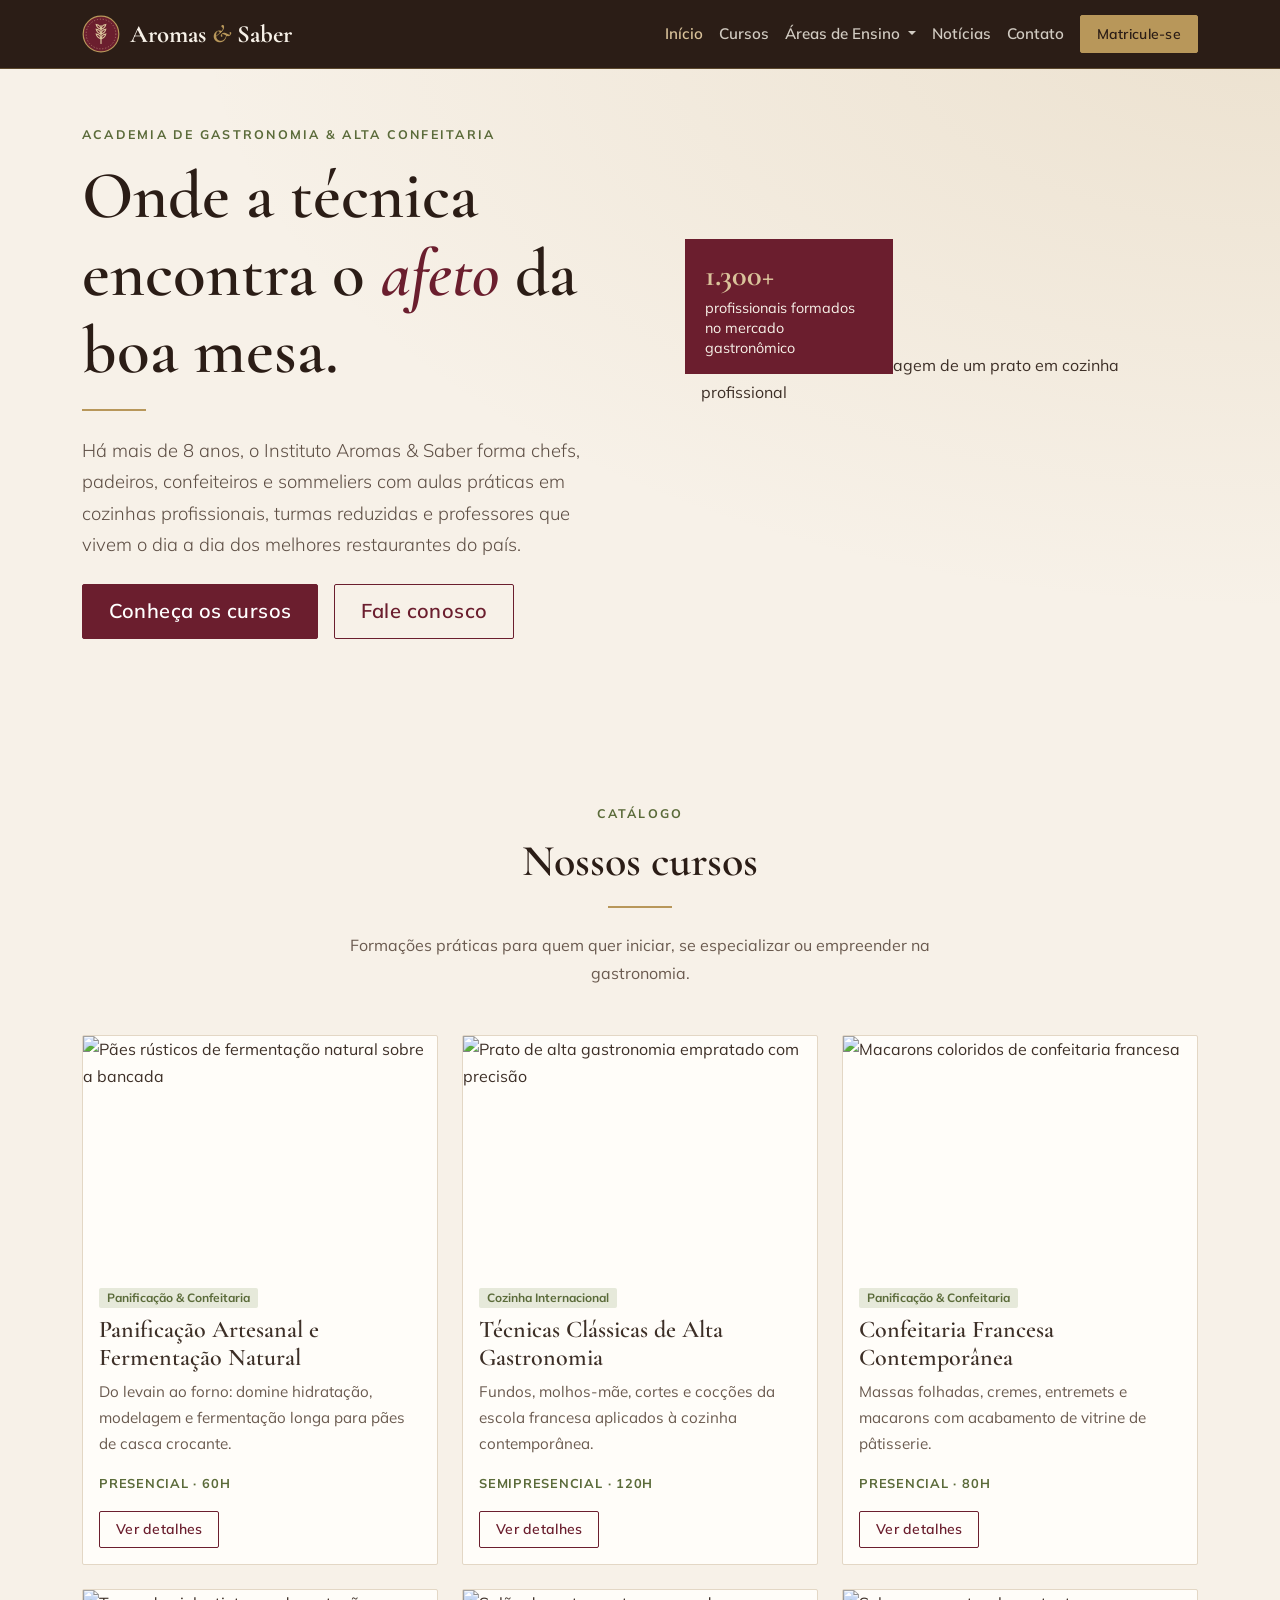
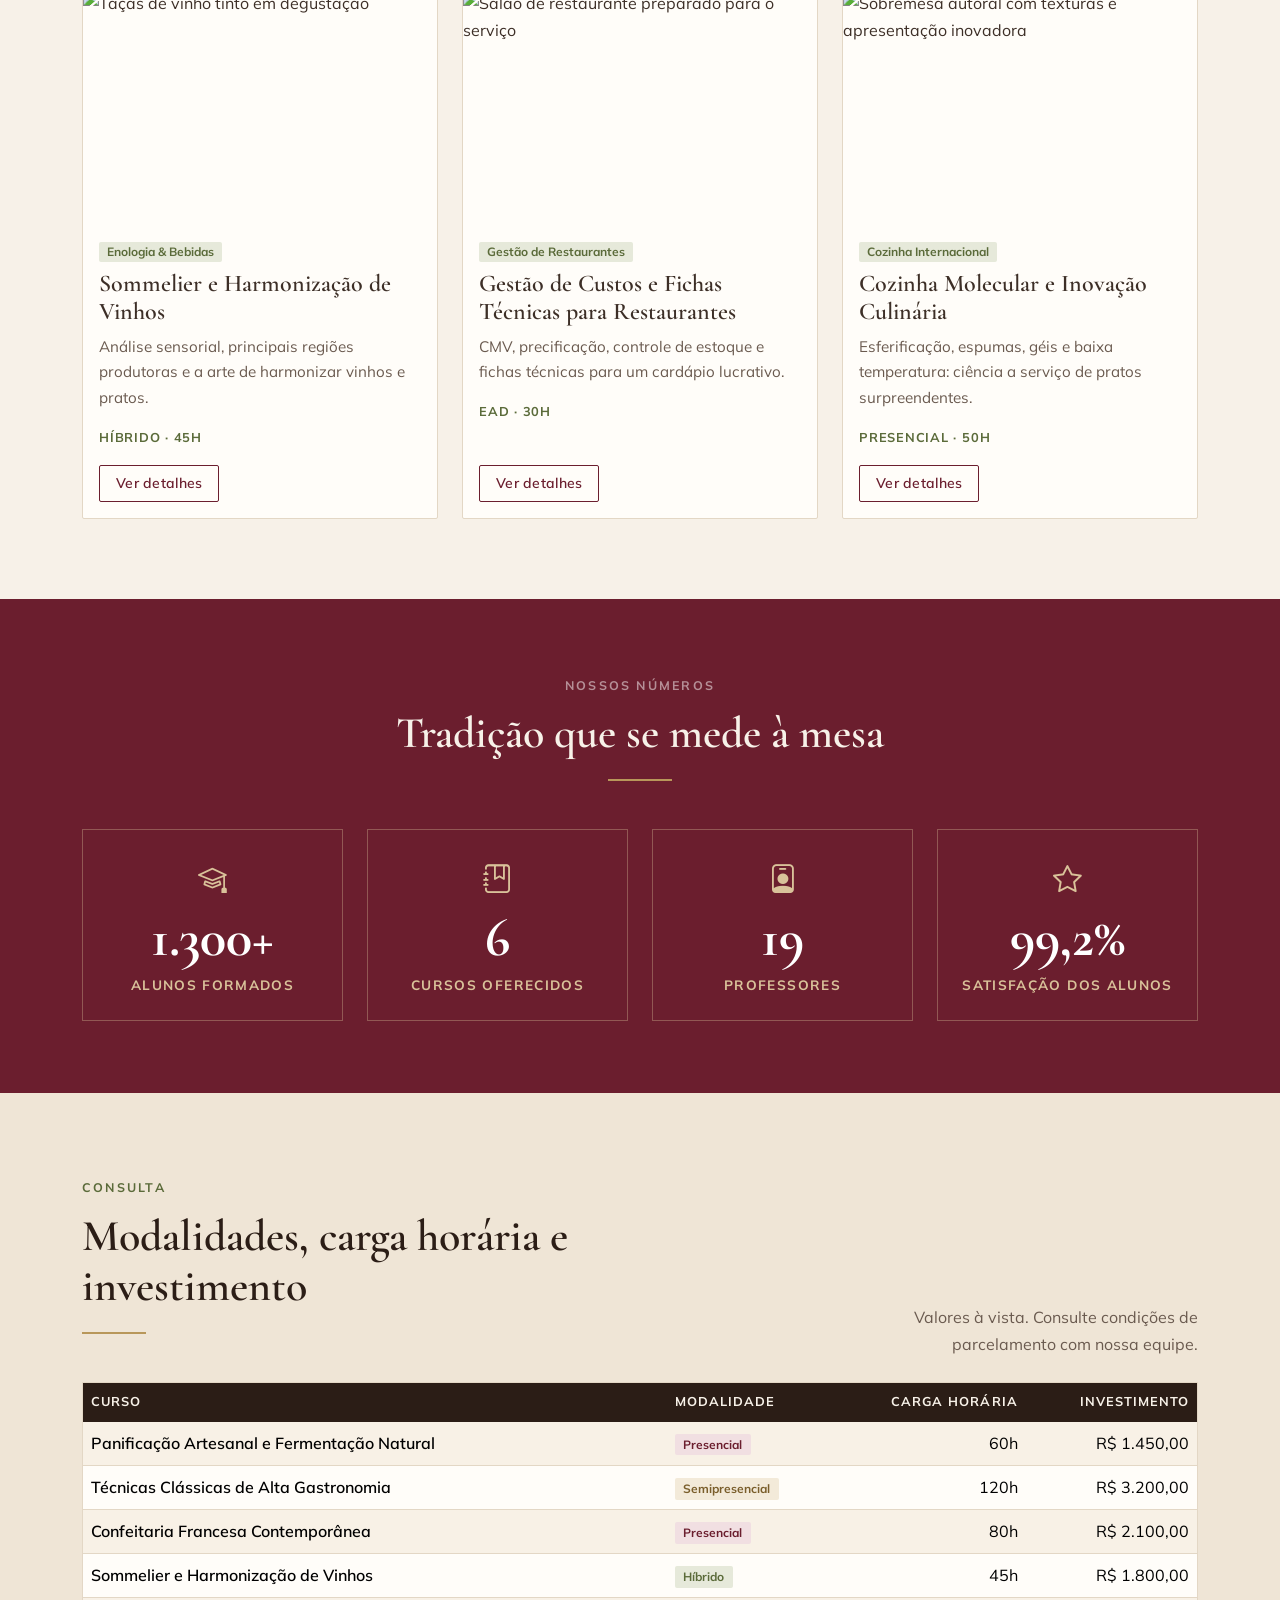
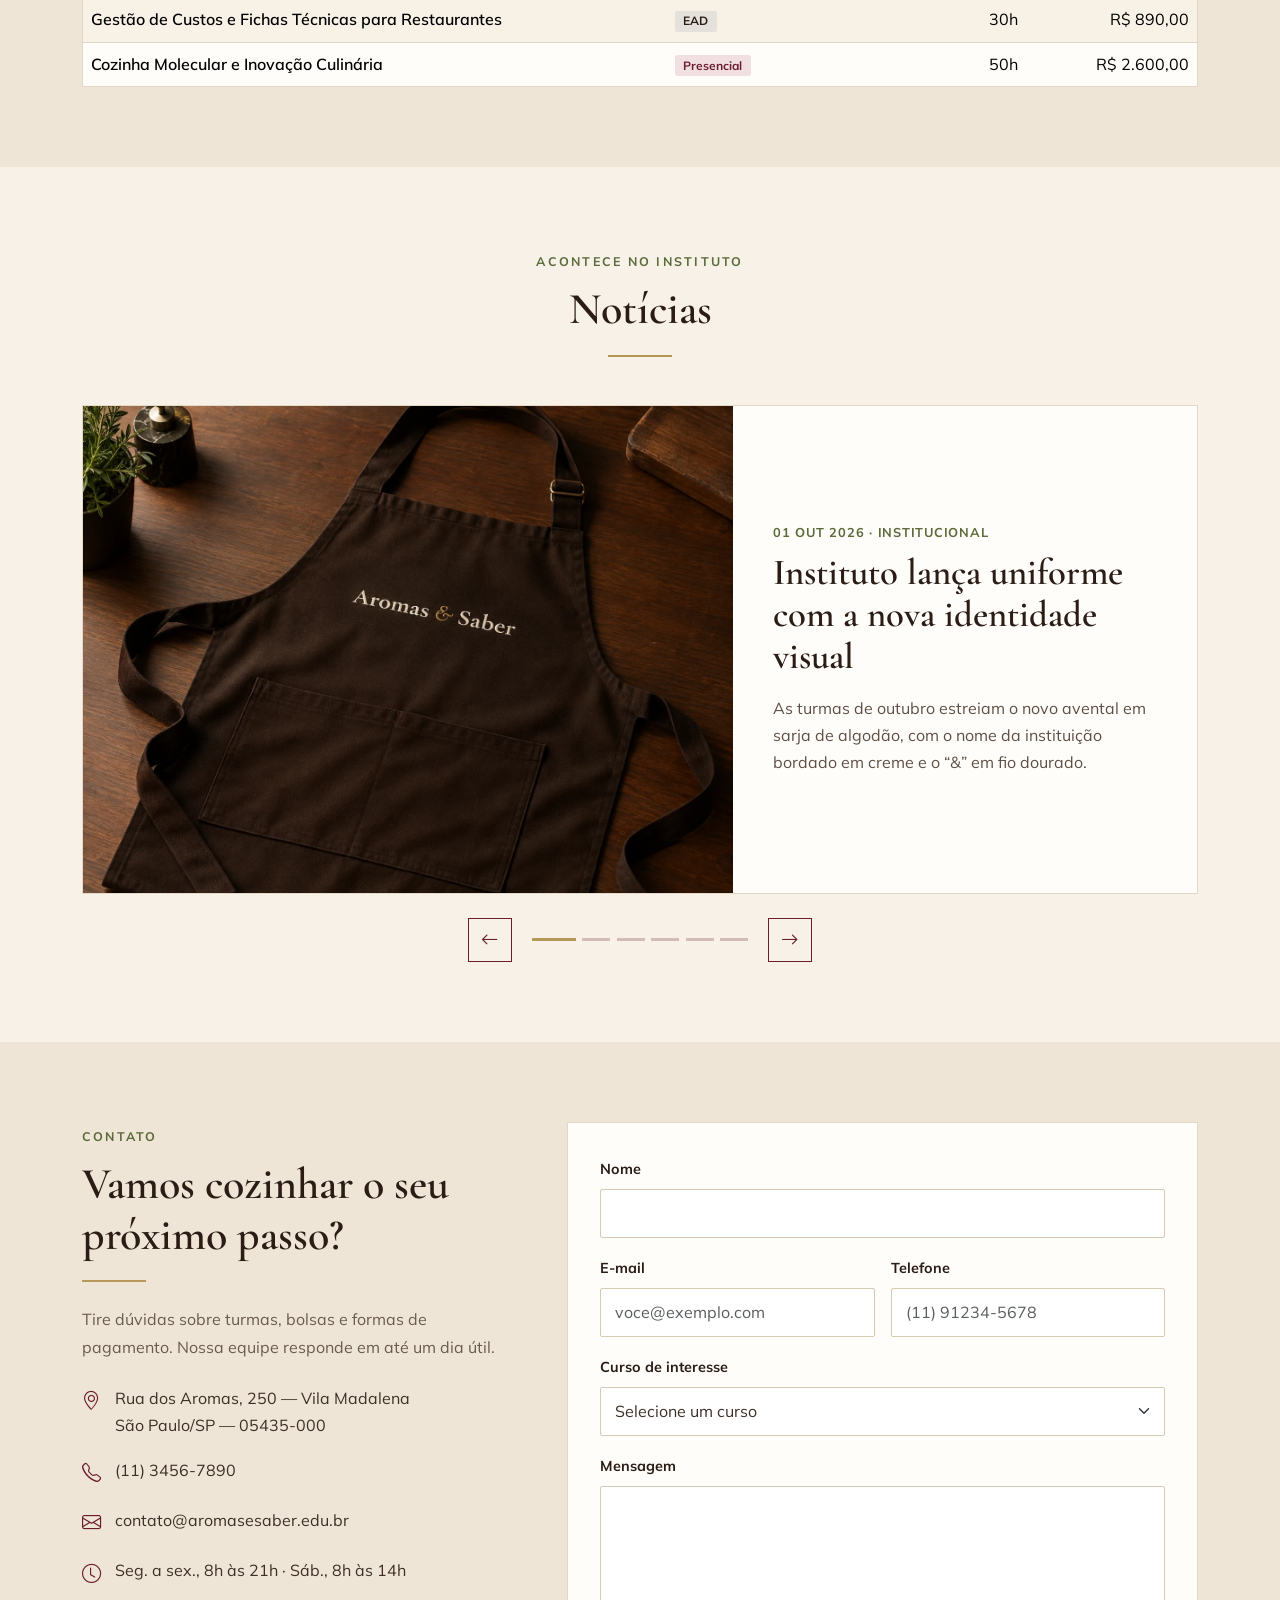
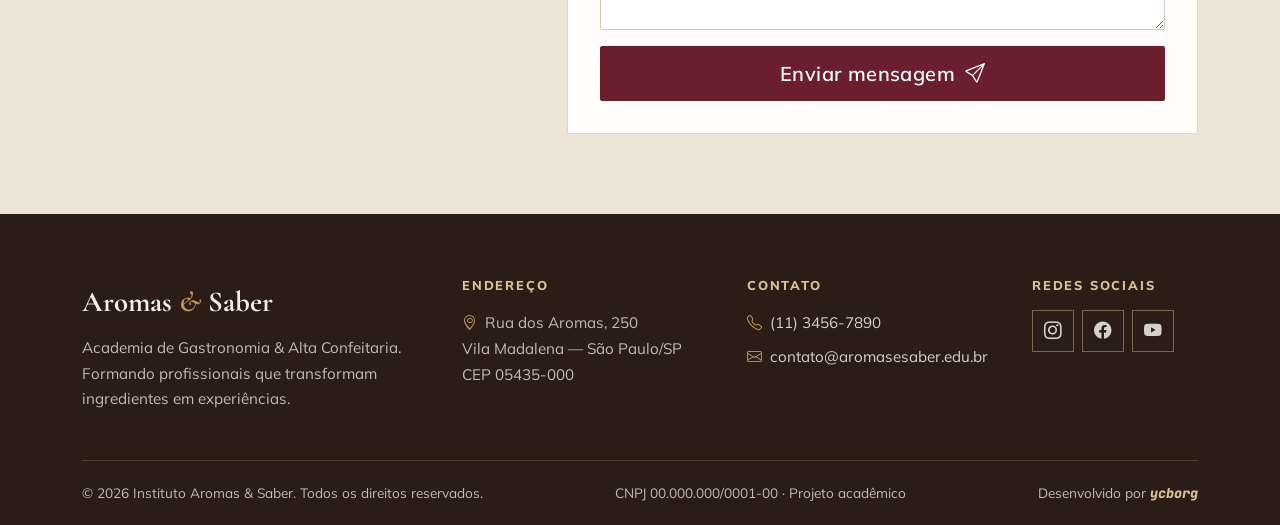
==== commit c986ad80: "Corrige recorte das fotos do carrossel em telas largas No desktop a imagem não tinha altura definida" ====
--- a/index.html
+++ b/index.html
@@ -18,7 +18,7 @@
   <link href="https://cdn.jsdelivr.net/npm/bootstrap-icons@1.11.3/font/bootstrap-icons.min.css" rel="stylesheet">
 
   <!-- Estilos personalizados -->
-  <link href="css/style.css?v=5" rel="stylesheet">
+  <link href="css/style.css?v=9" rel="stylesheet">
 </head>
 <body>
 
@@ -373,7 +373,7 @@
             <div class="carousel-item">
               <article class="news-slide row g-0">
                 <div class="col-lg-7 news-media">
-                  <img src="https://images.unsplash.com/photo-1586985289688-ca3cf47d3e6e?auto=format&fit=crop&w=1000&q=80" class="news-img" alt="Confeiteira decorando um bolo em degradê de chocolate com saco de confeitar" loading="lazy">
+                  <img src="https://images.unsplash.com/photo-1586985289688-ca3cf47d3e6e?auto=format&fit=crop&w=1000&q=80" class="news-img focus-bolo" alt="Confeiteira decorando um bolo em degradê de chocolate com saco de confeitar" loading="lazy">
                 </div>
                 <div class="col-lg-5 news-body">
                   <p class="course-meta mb-2"><time datetime="2026-09-22">22 set 2026</time> · Conquista</p>
@@ -386,7 +386,7 @@
             <div class="carousel-item">
               <article class="news-slide row g-0">
                 <div class="col-lg-7 news-media">
-                  <img src="https://images.unsplash.com/photo-1555507036-ab1f4038808a?auto=format&fit=crop&w=1000&q=80" class="news-img" alt="Croissants dourados recém-saídos do forno" loading="lazy">
+                  <img src="https://images.unsplash.com/photo-1555507036-ab1f4038808a?auto=format&fit=crop&w=1000&q=80" class="news-img focus-croissant" alt="Croissants dourados recém-saídos do forno" loading="lazy">
                 </div>
                 <div class="col-lg-5 news-body">
                   <p class="course-meta mb-2"><time datetime="2026-09-15">15 set 2026</time> · Evento</p>
--- a/css/style.css
+++ b/css/style.css
@@ -749,6 +749,10 @@
   margin-bottom: 1rem;
 }
 
+/* Ponto focal das fotos cuja parte principal não fica no centro */
+.news-img.focus-bolo { object-position: 50% 42%; }
+.news-img.focus-croissant { object-position: 50% 80%; }
+
 /* Barra com setas e indicadores logo abaixo do slide */
 .news-controls {
   display: flex;
@@ -804,12 +808,13 @@
 @media (min-width: 992px) {
   .news-media {
     position: relative;
-    min-height: 26rem;
+    aspect-ratio: 4 / 3; /* em telas largas o quadro cresce em altura e não "achata" a foto */
   }
 
   .news-img {
     position: absolute;
     inset: 0;
+    height: 100%;
     aspect-ratio: auto;
   }
 }
